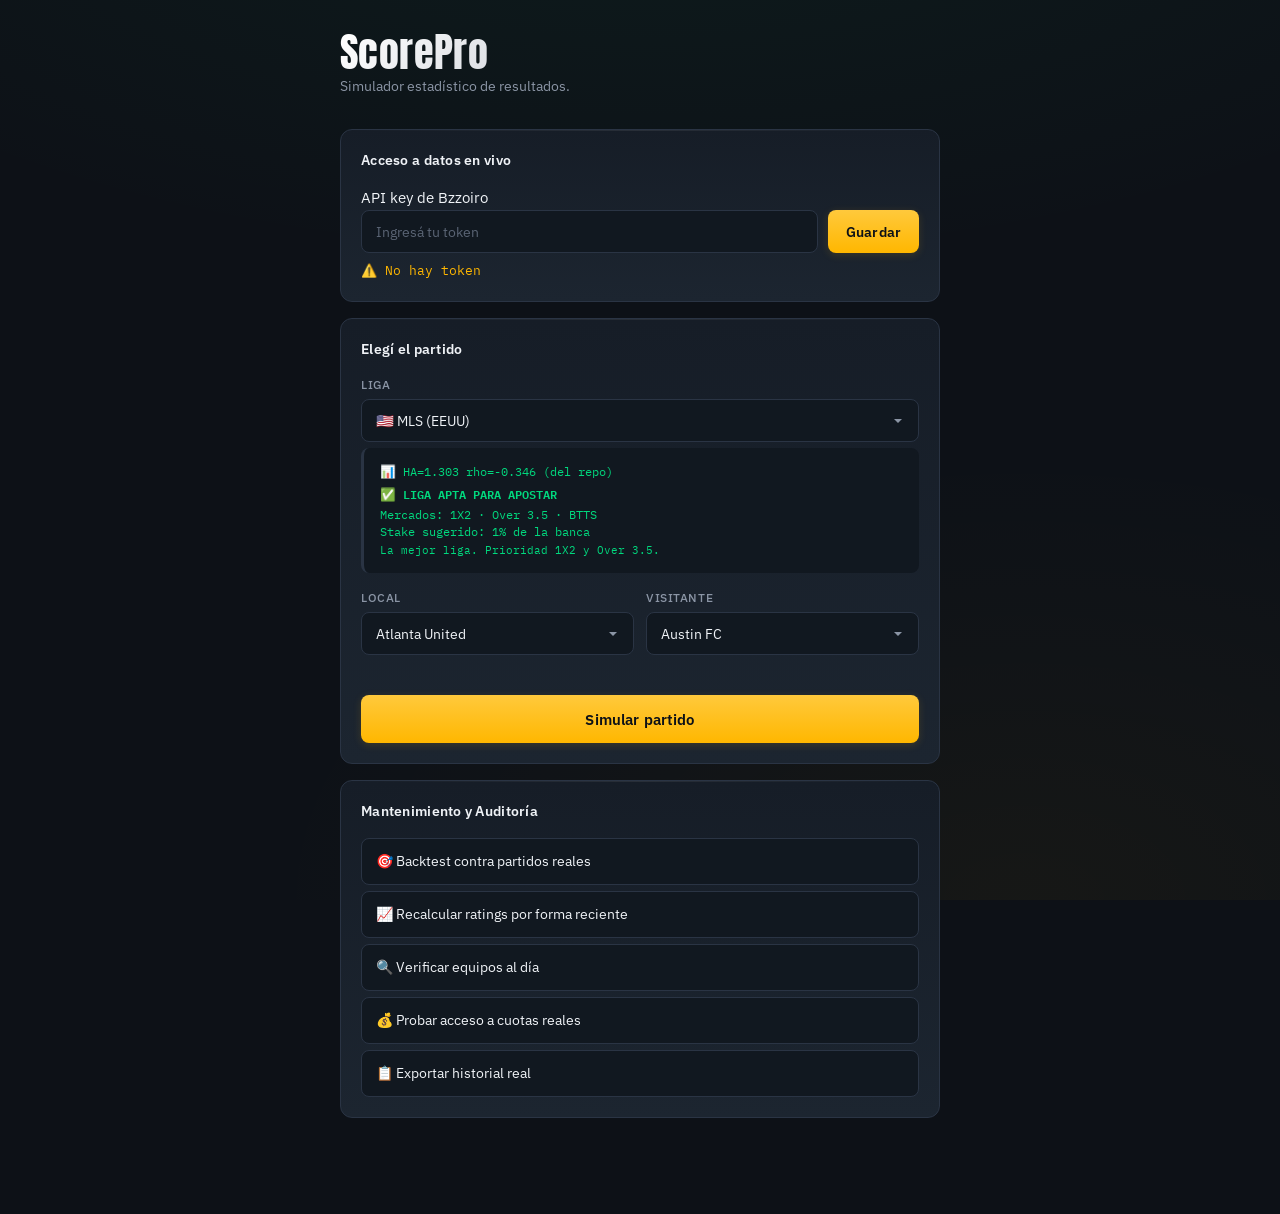
==== index.html @ 99d217d4 "Add files via upload" ====
<!DOCTYPE html>
<html lang="es">
<head>
  <meta charset="UTF-8">
  <meta name="viewport" content="width=device-width, initial-scale=1.0">
  <title>predictions — Simulador de córners y resultados</title>
  <link rel="preconnect" href="https://fonts.googleapis.com">
  <link rel="preconnect" href="https://fonts.gstatic.com" crossorigin>
  <link href="https://fonts.googleapis.com/css2?family=Anton&family=IBM+Plex+Mono:wght@400;500;600&family=IBM+Plex+Sans:wght@400;500;600;700&display=swap" rel="stylesheet">
  <link rel="stylesheet" href="styles.css">
</head>
<body>
  <div class="container">

    <header class="hero">
      <svg class="corner-graphic" viewBox="0 0 100 100" aria-hidden="true">
        <path d="M15 15 H85" />
        <path d="M15 15 V85" />
        <path d="M15 35 A20 20 0 0 1 35 15" />
      </svg>
      <h1>ScorePro</h1>
      <p class="tagline">Simulador estadístico de resultados.</p>
    </header>

    <section id="api-key-section" class="panel">
      <h2 class="panel-title">Acceso a datos en vivo</h2>
      <label for="api-key">API key de Bzzoiro</label>
      <div class="input-row">
        <input type="password" id="api-key" placeholder="Ingresá tu token" autocomplete="off">
        <button id="save-api-key">Guardar</button>
      </div>
      <span id="api-status"></span>
    </section>

    <section class="panel selector-section">
      <h2 class="panel-title">Elegí el partido</h2>
      <div class="field">
        <label for="league-select">Liga</label>
        <select id="league-select"></select>
        <div id="params-status" style="font-size:0.8rem; margin-top:6px; color:var(--chalk-dim);">
          ⚠️ Sin calibración guardada (corre backtest primero)
        </div>
      </div>
      <div class="field-row">
        <div class="field">
          <label for="home-team-select">Local</label>
          <select id="home-team-select"></select>
        </div>
        <div class="field">
          <label for="away-team-select">Visitante</label>
          <select id="away-team-select"></select>
        </div>
      </div>
      <button id="simulate-btn" class="btn-primary">Simular partido</button>
    </section>

    <section id="results" class="results" style="display:none;">
      <h2 class="panel-title">Predicciones</h2>
      <div id="predictions-content"></div>
    </section>

    <section class="panel">
      <h2 class="panel-title">Mantenimiento y Auditoría</h2>
      <div class="tools-list">
        <a href="backtest.html">🎯 Backtest contra partidos reales</a>
        <a href="recalcular-ratings.html">📈 Recalcular ratings por forma reciente</a>
        <a href="verificar-equipos.html">🔍 Verificar equipos al día</a>
        <a href="probar-cuotas.html">💰 Probar acceso a cuotas reales</a>
        <a href="export-historial.html">📋 Exportar historial real</a>
      </div>
    </section>

  </div>

  <script type="module" src="app.js"></script>
</body>
</html>
---- styles.css ----
/* ============================================================================
   SCOREPRO — Estilo atractivo
   ========================================================================== */

:root {
  /* Fondo con profundidad */
  --bg: #0d1117;
  --bg-2: #111820;
  --surface: #161d27;
  --surface-2: #1c2530;
  --surface-hover: #212b38;
  --line: #2a3444;
  --line-soft: #1e2632;

  /* Texto */
  --text: #f0f3f7;
  --text-dim: #8b95a5;
  --text-faint: #5a6474;

  /* Acentos */
  --green: #00d97e;
  --green-soft: rgba(0, 217, 126, 0.12);
  --yellow: #ffb700;
  --yellow-soft: rgba(255, 183, 0, 0.12);
  --red: #ff4757;
  --red-soft: rgba(255, 71, 87, 0.12);
  --accent: #ffb700;
  --accent-soft: rgba(255, 183, 0, 0.12);

  --radius: 12px;
  --radius-sm: 8px;
  --t: 0.2s cubic-bezier(0.4, 0, 0.2, 1);
}

/* ============================================================================
   Reset
   ========================================================================== */

* {
  box-sizing: border-box;
  margin: 0;
  padding: 0;
}

body {
  font-family: 'IBM Plex Sans', -apple-system, BlinkMacSystemFont, sans-serif;
  background: var(--bg);
  color: var(--text);
  line-height: 1.5;
  font-size: 15px;
  -webkit-font-smoothing: antialiased;
  -moz-osx-font-smoothing: grayscale;
  min-height: 100vh;
  background-image:
    radial-gradient(ellipse 80% 50% at 50% -20%, rgba(0, 217, 126, 0.06), transparent),
    radial-gradient(ellipse 60% 50% at 80% 100%, rgba(255, 183, 0, 0.04), transparent);
  background-attachment: fixed;
}

/* ============================================================================
   Layout
   ========================================================================== */

.container {
  max-width: 640px;
  margin: 0 auto;
  padding: 32px 20px 80px;
}

/* ============================================================================
   Hero
   ========================================================================== */

.hero {
  text-align: left;
  padding: 0 0 32px;
}

/* Ocultar el SVG decorativo del hero */
.hero .corner-graphic {
  display: none;
}

.hero h1 {
  font-family: 'Anton', sans-serif;
  font-size: 2.5rem;
  font-weight: 400;
  letter-spacing: 0.01em;
  color: var(--text);
  margin-bottom: 4px;
  background: linear-gradient(135deg, #ffffff 0%, #8b95a5 100%);
  -webkit-background-clip: text;
  -webkit-text-fill-color: transparent;
  background-clip: text;
  line-height: 1;
}

.hero .tagline {
  color: var(--text-dim);
  font-size: 0.875rem;
}

/* ============================================================================
   Panel
   ========================================================================== */

.panel {
  background: linear-gradient(180deg, var(--surface) 0%, var(--surface-2) 100%);
  border: 1px solid var(--line);
  border-radius: var(--radius);
  padding: 20px;
  margin-bottom: 16px;
  transition: border-color var(--t);
  position: relative;
  overflow: hidden;
}

.panel::before {
  content: '';
  position: absolute;
  top: 0;
  left: 0;
  right: 0;
  height: 1px;
  background: linear-gradient(90deg, transparent, rgba(255,255,255,0.08), transparent);
  pointer-events: none;
}

.panel:hover {
  border-color: #3a4556;
}

.panel-title {
  font-size: 0.875rem;
  font-weight: 600;
  color: var(--text);
  margin-bottom: 16px;
  letter-spacing: 0.02em;
  display: flex;
  align-items: center;
  gap: 8px;
}

.panel-title small {
  font-size: 0.75rem;
  color: var(--text-dim);
  font-weight: 400;
}

/* ============================================================================
   Campos
   ========================================================================== */

.field {
  margin-bottom: 16px;
}

.field:last-child {
  margin-bottom: 0;
}

.field label {
  display: block;
  font-size: 0.72rem;
  color: var(--text-dim);
  margin-bottom: 6px;
  font-weight: 500;
  letter-spacing: 0.05em;
  text-transform: uppercase;
}

.field-row {
  display: grid;
  grid-template-columns: 1fr 1fr;
  gap: 12px;
  margin-bottom: 16px;
}

@media (max-width: 520px) {
  .field-row {
    grid-template-columns: 1fr;
  }
}

/* ============================================================================
   Inputs y selects
   ========================================================================== */

input[type="password"],
input[type="text"],
input[type="file"],
select {
  width: 100%;
  background: var(--bg-2);
  border: 1px solid var(--line);
  border-radius: var(--radius-sm);
  color: var(--text);
  padding: 11px 14px;
  font-size: 0.9rem;
  font-family: inherit;
  transition: border-color var(--t), background var(--t);
  outline: none;
  appearance: none;
  -webkit-appearance: none;
}

select {
  background-image: url("data:image/svg+xml;charset=US-ASCII,%3Csvg%20xmlns%3D%22http%3A%2F%2Fwww.w3.org%2F2000%2Fsvg%22%20width%3D%2212%22%20height%3D%2212%22%20viewBox%3D%220%200%2012%2012%22%3E%3Cpath%20fill%3D%22%238b95a5%22%20d%3D%22M6%208L2%204h8z%22%2F%3E%3C%2Fsvg%3E");
  background-repeat: no-repeat;
  background-position: right 14px center;
  padding-right: 36px;
  cursor: pointer;
}

input:hover,
select:hover {
  border-color: #3a4556;
  background: var(--surface-hover);
}

input:focus,
select:focus {
  border-color: var(--accent);
  background: var(--surface-hover);
  box-shadow: 0 0 0 3px var(--accent-soft);
}

input::placeholder {
  color: var(--text-faint);
}

.input-row {
  display: flex;
  gap: 10px;
}

.input-row input {
  flex: 1;
}

/* ============================================================================
   Botones
   ========================================================================== */

button,
.btn-primary {
  background: linear-gradient(180deg, #ffc93c 0%, #ffb700 100%);
  color: #0d1117;
  border: none;
  border-radius: var(--radius-sm);
  padding: 11px 18px;
  font-size: 0.9rem;
  font-weight: 600;
  font-family: inherit;
  letter-spacing: 0.01em;
  cursor: pointer;
  transition: transform var(--t), box-shadow var(--t), filter var(--t);
  box-shadow: 0 2px 8px rgba(255, 183, 0, 0.15);
}

button:hover,
.btn-primary:hover {
  transform: translateY(-1px);
  box-shadow: 0 4px 16px rgba(255, 183, 0, 0.3);
  filter: brightness(1.05);
}

button:active,
.btn-primary:active {
  transform: translateY(0);
  box-shadow: 0 1px 4px rgba(255, 183, 0, 0.2);
}

button:disabled,
.btn-primary:disabled {
  opacity: 0.4;
  cursor: not-allowed;
  transform: none;
}

#simulate-btn {
  width: 100%;
  padding: 14px 18px;
  font-size: 0.95rem;
  margin-top: 8px;
}

#export-params-btn {
  background: linear-gradient(180deg, #00e88a 0%, #00d97e 100%);
  color: #0d1117;
}

/* ============================================================================
   Status
   ========================================================================== */

#api-status {
  display: inline-block;
  font-size: 0.8125rem;
  margin-top: 8px;
  font-family: 'IBM Plex Mono', monospace;
}

#params-status {
  font-size: 0.8125rem;
  margin-top: 12px;
  padding: 14px 16px;
  background: var(--bg-2);
  border-radius: var(--radius-sm);
  border-left: 3px solid var(--line);
  font-family: 'IBM Plex Mono', monospace;
  line-height: 1.7;
  transition: border-color var(--t), background var(--t);
}

/* ============================================================================
   Cards
   ========================================================================== */

.card {
  background: linear-gradient(180deg, var(--surface) 0%, var(--surface-2) 100%);
  border: 1px solid var(--line);
  border-radius: var(--radius);
  padding: 18px;
  margin-bottom: 12px;
  transition: border-color var(--t), transform var(--t);
  position: relative;
}

.card:hover {
  border-color: #3a4556;
}

.card h3 {
  font-size: 0.9rem;
  font-weight: 600;
  color: var(--text);
  margin-bottom: 14px;
  display: flex;
  align-items: center;
  justify-content: space-between;
  gap: 8px;
  letter-spacing: 0.01em;
}

.card h3 small {
  font-size: 0.72rem;
  color: var(--text-dim);
  font-weight: 400;
}

.card .corner-team-title {
  font-size: 0.72rem;
  color: var(--text-dim);
  margin-top: 16px;
  margin-bottom: 8px;
  font-weight: 500;
  text-transform: uppercase;
  letter-spacing: 0.05em;
}

/* ============================================================================
   Filas de probabilidades
   ========================================================================== */

.prob-row {
  margin-bottom: 14px;
}

.prob-row:last-child {
  margin-bottom: 0;
}

.prob-row-top {
  display: flex;
  justify-content: space-between;
  align-items: baseline;
  margin-bottom: 6px;
  font-size: 0.875rem;
}

.prob-row-top > span:first-child {
  color: var(--text);
}

.prob {
  font-family: 'IBM Plex Mono', monospace;
  font-weight: 600;
  font-size: 0.9rem;
}

/* ============================================================================
   Barra semáforo
   ========================================================================== */

.semaforo-track {
  width: 100%;
  height: 4px;
  background: var(--bg-2);
  border-radius: 2px;
  overflow: hidden;
  position: relative;
}

.semaforo-fill {
  height: 100%;
  border-radius: 2px;
  transition: width var(--t);
  position: relative;
}

.semaforo-fill::after {
  content: '';
  position: absolute;
  inset: 0;
  background: linear-gradient(90deg, transparent, rgba(255,255,255,0.25));
  pointer-events: none;
}

/* ============================================================================
   Comparación
   ========================================================================== */

.compare-row {
  display: grid;
  grid-template-columns: 1.2fr 1fr 1fr 1fr;
  gap: 8px;
  align-items: center;
  padding: 9px 0;
  border-bottom: 1px solid var(--line-soft);
  font-size: 0.8125rem;
}

.compare-row:last-child {
  border-bottom: none;
}

.compare-row.compare-head {
  font-size: 0.6875rem;
  color: var(--text-dim);
  padding-bottom: 8px;
  border-bottom: 1px solid var(--line);
  font-weight: 500;
  text-transform: uppercase;
  letter-spacing: 0.05em;
}

.grid-plain {
  font-family: 'IBM Plex Mono', monospace;
  font-size: 0.8125rem;
  color: var(--text);
  text-align: center;
}

/* ============================================================================
   Grid prob
   ========================================================================== */

.grid-prob {
  display: flex;
  flex-direction: column;
  gap: 4px;
  align-items: center;
}

.grid-prob-value {
  font-family: 'IBM Plex Mono', monospace;
  font-size: 0.78rem;
  font-weight: 600;
}

.grid-prob-bar {
  display: block;
  width: 100%;
  height: 3px;
  background: var(--bg-2);
  border-radius: 2px;
  overflow: hidden;
}

.grid-prob-bar > span {
  display: block;
  height: 100%;
  border-radius: 2px;
  transition: width var(--t);
}

/* ============================================================================
   Herramientas
   ========================================================================== */

.tools-list {
  display: flex;
  flex-direction: column;
  gap: 6px;
}

.tools-list a {
  display: flex;
  align-items: center;
  padding: 12px 14px;
  background: var(--bg-2);
  border: 1px solid var(--line);
  border-radius: var(--radius-sm);
  color: var(--text);
  text-decoration: none;
  font-size: 0.875rem;
  transition: all var(--t);
}

.tools-list a:hover {
  background: var(--surface-hover);
  border-color: #3a4556;
  transform: translateX(2px);
}

/* ============================================================================
   Scrollbar
   ========================================================================== */

::-webkit-scrollbar {
  width: 8px;
  height: 8px;
}

::-webkit-scrollbar-track {
  background: var(--bg);
}

::-webkit-scrollbar-thumb {
  background: var(--line);
  border-radius: 4px;
}

::-webkit-scrollbar-thumb:hover {
  background: #3a4556;
}

/* ============================================================================
   Responsive
   ========================================================================== */

@media (max-width: 480px) {
  .container {
    padding: 24px 16px 64px;
  }

  .panel {
    padding: 18px;
  }

  .card {
    padding: 16px;
  }

  .hero h1 {
    font-size: 2rem;
  }

  .compare-row {
    font-size: 0.75rem;
  }

  .grid-plain,
  .grid-prob-value {
    font-size: 0.72rem;
  }
}

/* ============================================================================
   Destello parpadeante en picks recomendados
   ========================================================================== */

@keyframes pickGlow {
  0%, 100% {
    border-color: rgba(0, 217, 126, 0.4);
    box-shadow: 0 0 0 rgba(0, 217, 126, 0);
  }
  50% {
    border-color: rgba(0, 217, 126, 1);
    box-shadow: 0 0 16px rgba(0, 217, 126, 0.25);
  }
}

.card[style*="border:2px solid var(--green)"],
.card[style*="border: 2px solid var(--green)"] {
  animation: pickGlow 2.5s ease-in-out infinite;
}

.card.pick-card {
  animation: pickGlow 2.5s ease-in-out infinite;
}

@media (prefers-reduced-motion: reduce) {
  .card[style*="border:2px solid var(--green)"],
  .card[style*="border: 2px solid var(--green)"],
  .card.pick-card {
    animation: none;
  }
}
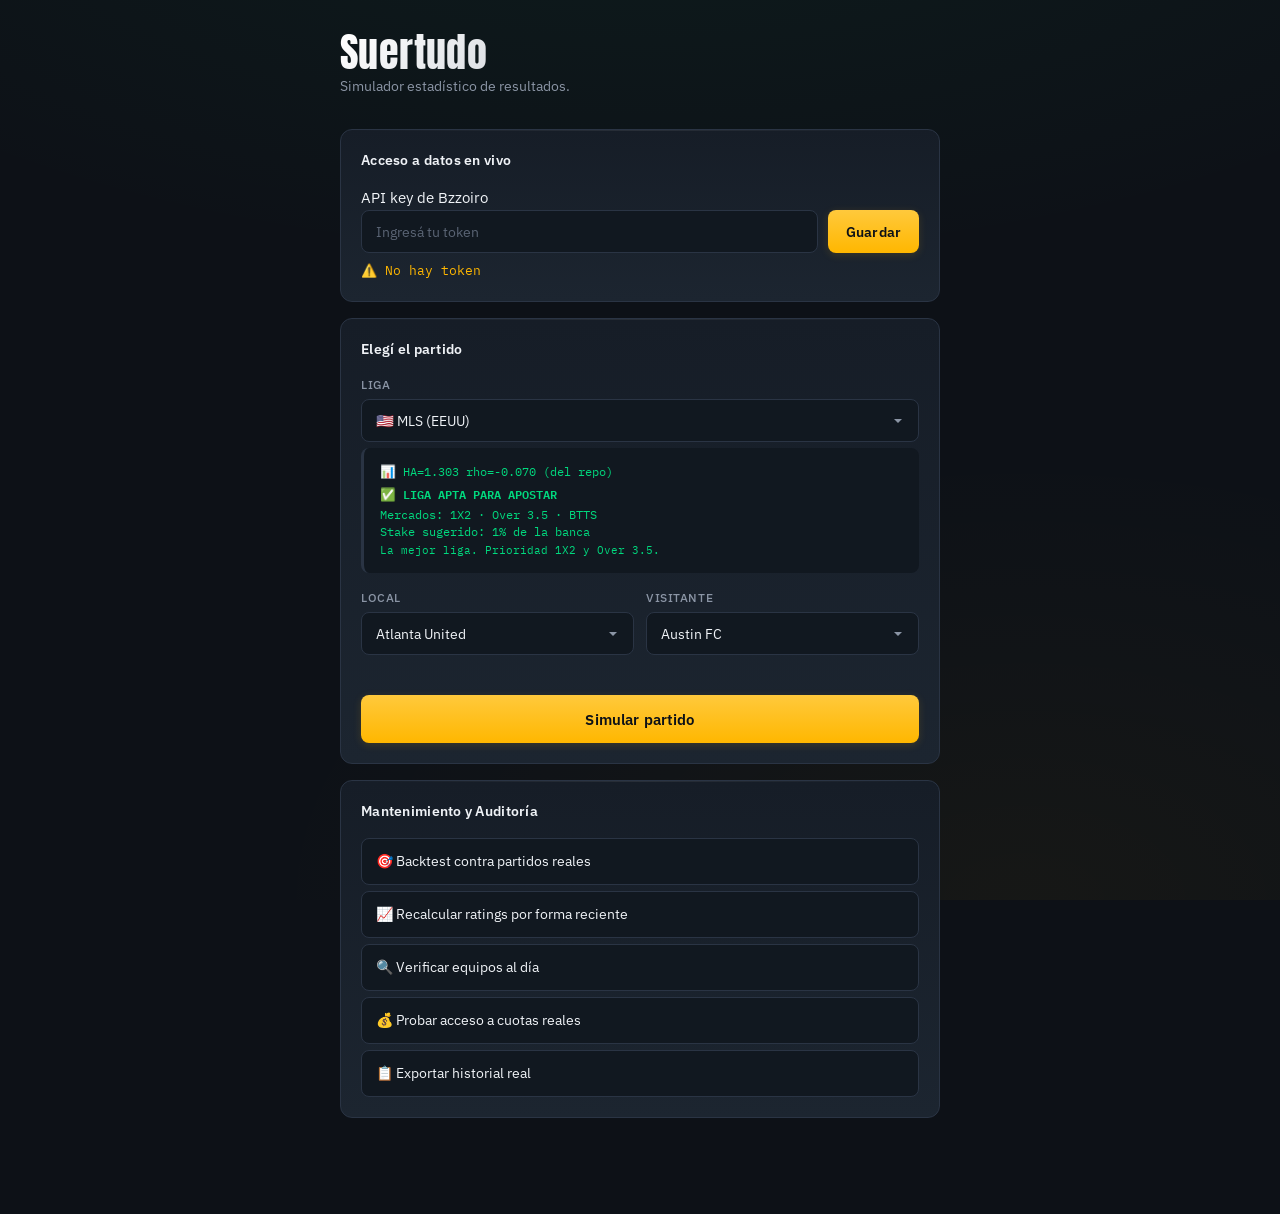
==== commit 41376878: "Add files via upload" ====
--- a/index.html
+++ b/index.html
@@ -3,7 +3,7 @@
 <head>
   <meta charset="UTF-8">
   <meta name="viewport" content="width=device-width, initial-scale=1.0">
-  <title>predictions — Simulador de córners y resultados</title>
+  <title>Suertudo — Simulador de córners y resultados</title>
   <link rel="preconnect" href="https://fonts.googleapis.com">
   <link rel="preconnect" href="https://fonts.gstatic.com" crossorigin>
   <link href="https://fonts.googleapis.com/css2?family=Anton&family=IBM+Plex+Mono:wght@400;500;600&family=IBM+Plex+Sans:wght@400;500;600;700&display=swap" rel="stylesheet">
@@ -18,7 +18,7 @@
         <path d="M15 15 V85" />
         <path d="M15 35 A20 20 0 0 1 35 15" />
       </svg>
-      <h1>ScorePro</h1>
+      <h1>Suertudo</h1>
       <p class="tagline">Simulador estadístico de resultados.</p>
     </header>
 
